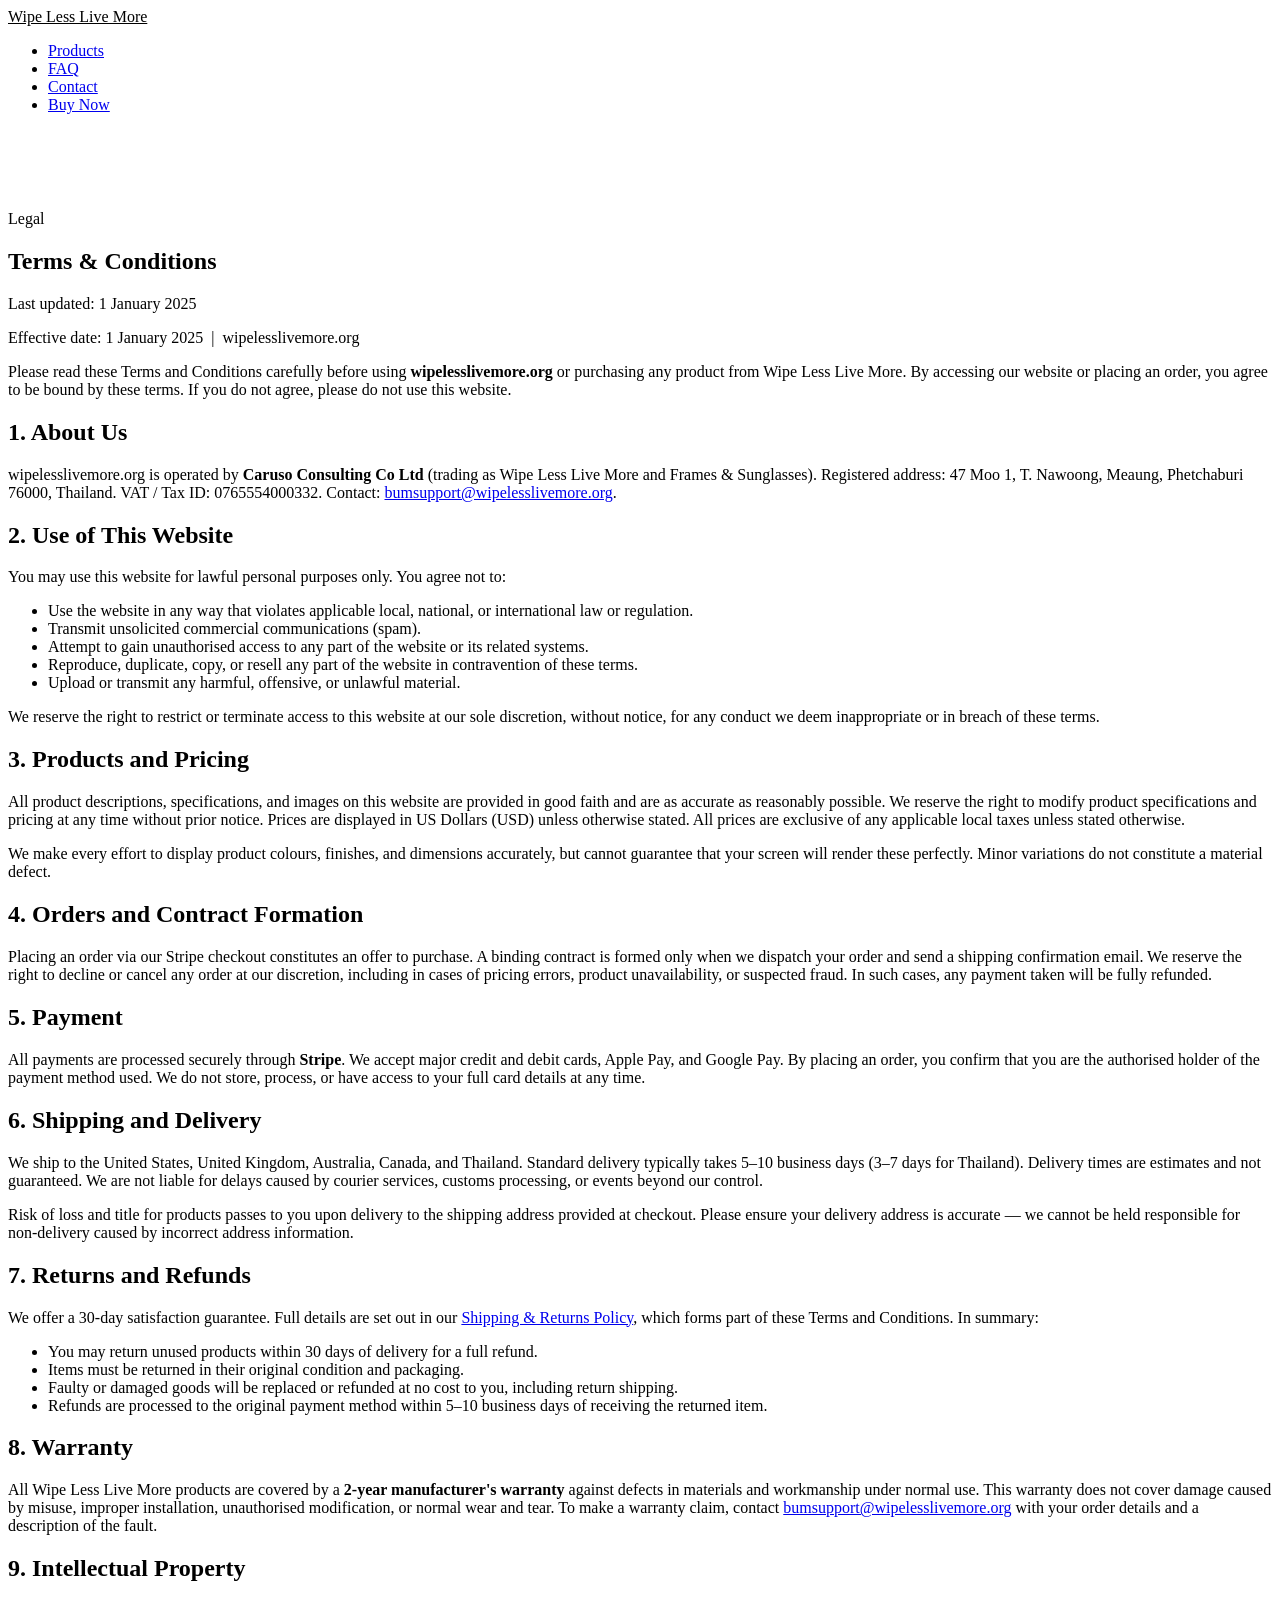
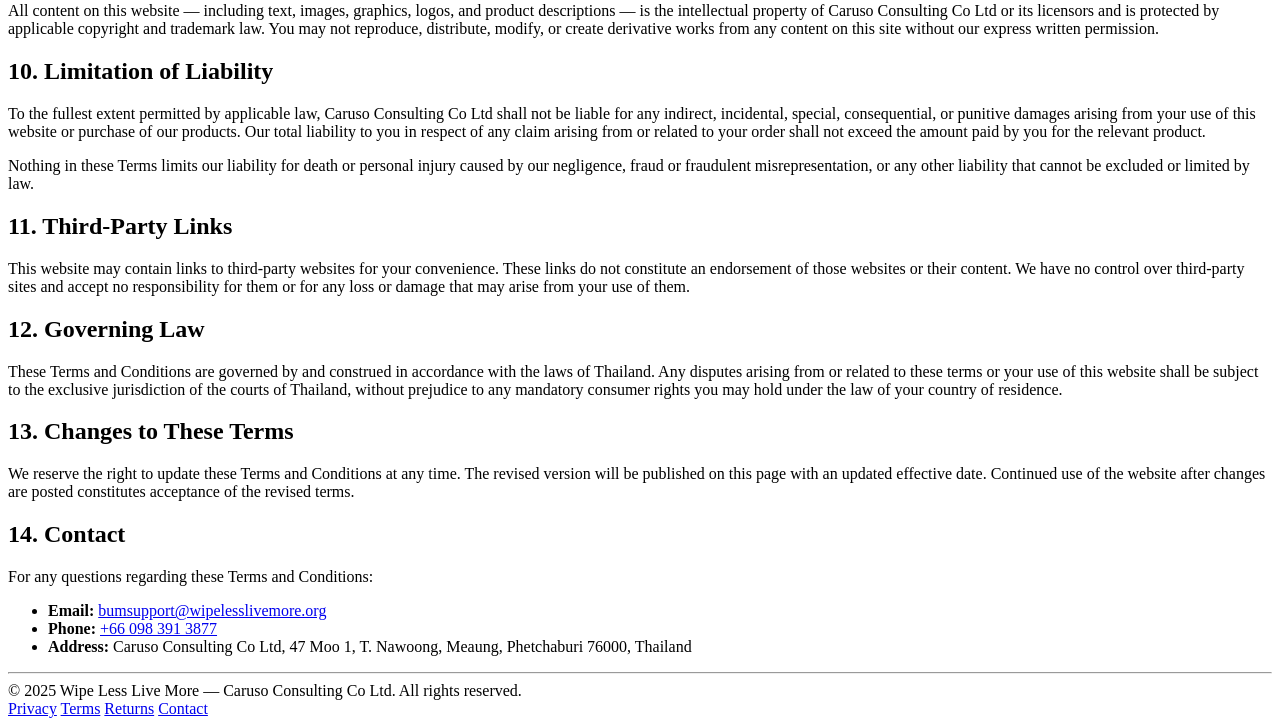
==== privacy-policy.html @ 7cdad6ab "Create privacy-policy.html" ====
<!DOCTYPE html>
<html lang="en">
<head>
  <meta charset="UTF-8">
  <meta name="viewport" content="width=device-width, initial-scale=1.0, viewport-fit=cover">
  <meta name="robots" content="index, follow">
  <link rel="canonical" href="https://wipelesslivemore.org/terms-and-conditions.html">
  <title>Terms &amp; Conditions — Wipe Less Live More</title>
  <meta name="description" content="Terms and Conditions for wipelesslivemore.org — your rights, our obligations, and the rules governing use of this website and purchase of our products.">
  <link rel="stylesheet" href="styles.css">
  <link rel="icon" type="image/svg+xml" href="data:image/svg+xml,<svg xmlns='http://www.w3.org/2000/svg' viewBox='0 0 32 32'><rect width='32' height='32' rx='8' fill='%231E5F5E'/><text y='24' font-size='22' x='4'>💧</text></svg>">
</head>
<body>

<nav class="nav scrolled" aria-label="Main navigation">
  <div class="container">
    <div class="nav-inner">
      <a href="index.html" class="nav-logo" style="color:var(--clr-primary);">Wipe Less Live More</a>
      <ul class="nav-links" role="list">
        <li><a href="index.html#products">Products</a></li>
        <li><a href="index.html#faq">FAQ</a></li>
        <li><a href="index.html#contact">Contact</a></li>
        <li><a href="https://buy.stripe.com/example2" class="btn nav-cta">Buy Now</a></li>
      </ul>
    </div>
  </div>
</nav>

<div class="legal-hero">
  <div class="container" style="padding-top:5rem;">
    <span class="section-label">Legal</span>
    <h2>Terms &amp; Conditions</h2>
    <p>Last updated: 1 January 2025</p>
  </div>
</div>

<div class="container">
  <div class="legal-body">
    <p class="legal-updated">Effective date: 1 January 2025 &nbsp;|&nbsp; wipelesslivemore.org</p>

    <p>Please read these Terms and Conditions carefully before using <strong>wipelesslivemore.org</strong> or purchasing any product from Wipe Less Live More. By accessing our website or placing an order, you agree to be bound by these terms. If you do not agree, please do not use this website.</p>

    <h2>1. About Us</h2>
    <p>wipelesslivemore.org is operated by <strong>Caruso Consulting Co Ltd</strong> (trading as Wipe Less Live More and Frames &amp; Sunglasses). Registered address: 47 Moo 1, T. Nawoong, Meaung, Phetchaburi 76000, Thailand. VAT / Tax ID: 0765554000332. Contact: <a href="mailto:bumsupport@wipelesslivemore.org">bumsupport@wipelesslivemore.org</a>.</p>

    <h2>2. Use of This Website</h2>
    <p>You may use this website for lawful personal purposes only. You agree not to:</p>
    <ul>
      <li>Use the website in any way that violates applicable local, national, or international law or regulation.</li>
      <li>Transmit unsolicited commercial communications (spam).</li>
      <li>Attempt to gain unauthorised access to any part of the website or its related systems.</li>
      <li>Reproduce, duplicate, copy, or resell any part of the website in contravention of these terms.</li>
      <li>Upload or transmit any harmful, offensive, or unlawful material.</li>
    </ul>
    <p>We reserve the right to restrict or terminate access to this website at our sole discretion, without notice, for any conduct we deem inappropriate or in breach of these terms.</p>

    <h2>3. Products and Pricing</h2>
    <p>All product descriptions, specifications, and images on this website are provided in good faith and are as accurate as reasonably possible. We reserve the right to modify product specifications and pricing at any time without prior notice. Prices are displayed in US Dollars (USD) unless otherwise stated. All prices are exclusive of any applicable local taxes unless stated otherwise.</p>
    <p>We make every effort to display product colours, finishes, and dimensions accurately, but cannot guarantee that your screen will render these perfectly. Minor variations do not constitute a material defect.</p>

    <h2>4. Orders and Contract Formation</h2>
    <p>Placing an order via our Stripe checkout constitutes an offer to purchase. A binding contract is formed only when we dispatch your order and send a shipping confirmation email. We reserve the right to decline or cancel any order at our discretion, including in cases of pricing errors, product unavailability, or suspected fraud. In such cases, any payment taken will be fully refunded.</p>

    <h2>5. Payment</h2>
    <p>All payments are processed securely through <strong>Stripe</strong>. We accept major credit and debit cards, Apple Pay, and Google Pay. By placing an order, you confirm that you are the authorised holder of the payment method used. We do not store, process, or have access to your full card details at any time.</p>

    <h2>6. Shipping and Delivery</h2>
    <p>We ship to the United States, United Kingdom, Australia, Canada, and Thailand. Standard delivery typically takes 5–10 business days (3–7 days for Thailand). Delivery times are estimates and not guaranteed. We are not liable for delays caused by courier services, customs processing, or events beyond our control.</p>
    <p>Risk of loss and title for products passes to you upon delivery to the shipping address provided at checkout. Please ensure your delivery address is accurate — we cannot be held responsible for non-delivery caused by incorrect address information.</p>

    <h2>7. Returns and Refunds</h2>
    <p>We offer a 30-day satisfaction guarantee. Full details are set out in our <a href="shipping-returns.html">Shipping &amp; Returns Policy</a>, which forms part of these Terms and Conditions. In summary:</p>
    <ul>
      <li>You may return unused products within 30 days of delivery for a full refund.</li>
      <li>Items must be returned in their original condition and packaging.</li>
      <li>Faulty or damaged goods will be replaced or refunded at no cost to you, including return shipping.</li>
      <li>Refunds are processed to the original payment method within 5–10 business days of receiving the returned item.</li>
    </ul>

    <h2>8. Warranty</h2>
    <p>All Wipe Less Live More products are covered by a <strong>2-year manufacturer's warranty</strong> against defects in materials and workmanship under normal use. This warranty does not cover damage caused by misuse, improper installation, unauthorised modification, or normal wear and tear. To make a warranty claim, contact <a href="mailto:bumsupport@wipelesslivemore.org">bumsupport@wipelesslivemore.org</a> with your order details and a description of the fault.</p>

    <h2>9. Intellectual Property</h2>
    <p>All content on this website — including text, images, graphics, logos, and product descriptions — is the intellectual property of Caruso Consulting Co Ltd or its licensors and is protected by applicable copyright and trademark law. You may not reproduce, distribute, modify, or create derivative works from any content on this site without our express written permission.</p>

    <h2>10. Limitation of Liability</h2>
    <p>To the fullest extent permitted by applicable law, Caruso Consulting Co Ltd shall not be liable for any indirect, incidental, special, consequential, or punitive damages arising from your use of this website or purchase of our products. Our total liability to you in respect of any claim arising from or related to your order shall not exceed the amount paid by you for the relevant product.</p>
    <p>Nothing in these Terms limits our liability for death or personal injury caused by our negligence, fraud or fraudulent misrepresentation, or any other liability that cannot be excluded or limited by law.</p>

    <h2>11. Third-Party Links</h2>
    <p>This website may contain links to third-party websites for your convenience. These links do not constitute an endorsement of those websites or their content. We have no control over third-party sites and accept no responsibility for them or for any loss or damage that may arise from your use of them.</p>

    <h2>12. Governing Law</h2>
    <p>These Terms and Conditions are governed by and construed in accordance with the laws of Thailand. Any disputes arising from or related to these terms or your use of this website shall be subject to the exclusive jurisdiction of the courts of Thailand, without prejudice to any mandatory consumer rights you may hold under the law of your country of residence.</p>

    <h2>13. Changes to These Terms</h2>
    <p>We reserve the right to update these Terms and Conditions at any time. The revised version will be published on this page with an updated effective date. Continued use of the website after changes are posted constitutes acceptance of the revised terms.</p>

    <h2>14. Contact</h2>
    <p>For any questions regarding these Terms and Conditions:</p>
    <ul>
      <li><strong>Email:</strong> <a href="mailto:bumsupport@wipelesslivemore.org">bumsupport@wipelesslivemore.org</a></li>
      <li><strong>Phone:</strong> <a href="tel:+66098391877">+66 098 391 3877</a></li>
      <li><strong>Address:</strong> Caruso Consulting Co Ltd, 47 Moo 1, T. Nawoong, Meaung, Phetchaburi 76000, Thailand</li>
    </ul>
  </div>
</div>

<footer class="footer" role="contentinfo">
  <div class="container">
    <hr class="footer-divider" style="margin-top:0;">
    <div class="footer-bottom">
      <span>&copy; 2025 Wipe Less Live More — Caruso Consulting Co Ltd. All rights reserved.</span>
      <div class="footer-legal-links">
        <a href="privacy-policy.html">Privacy</a>
        <a href="terms-and-conditions.html">Terms</a>
        <a href="shipping-returns.html">Returns</a>
        <a href="index.html#contact">Contact</a>
      </div>
    </div>
  </div>
</footer>

<script>
  window.addEventListener('scroll', () => {
    document.querySelector('.nav').classList.toggle('scrolled', window.scrollY > 20);
  }, { passive: true });
</script>
</body>
</html>
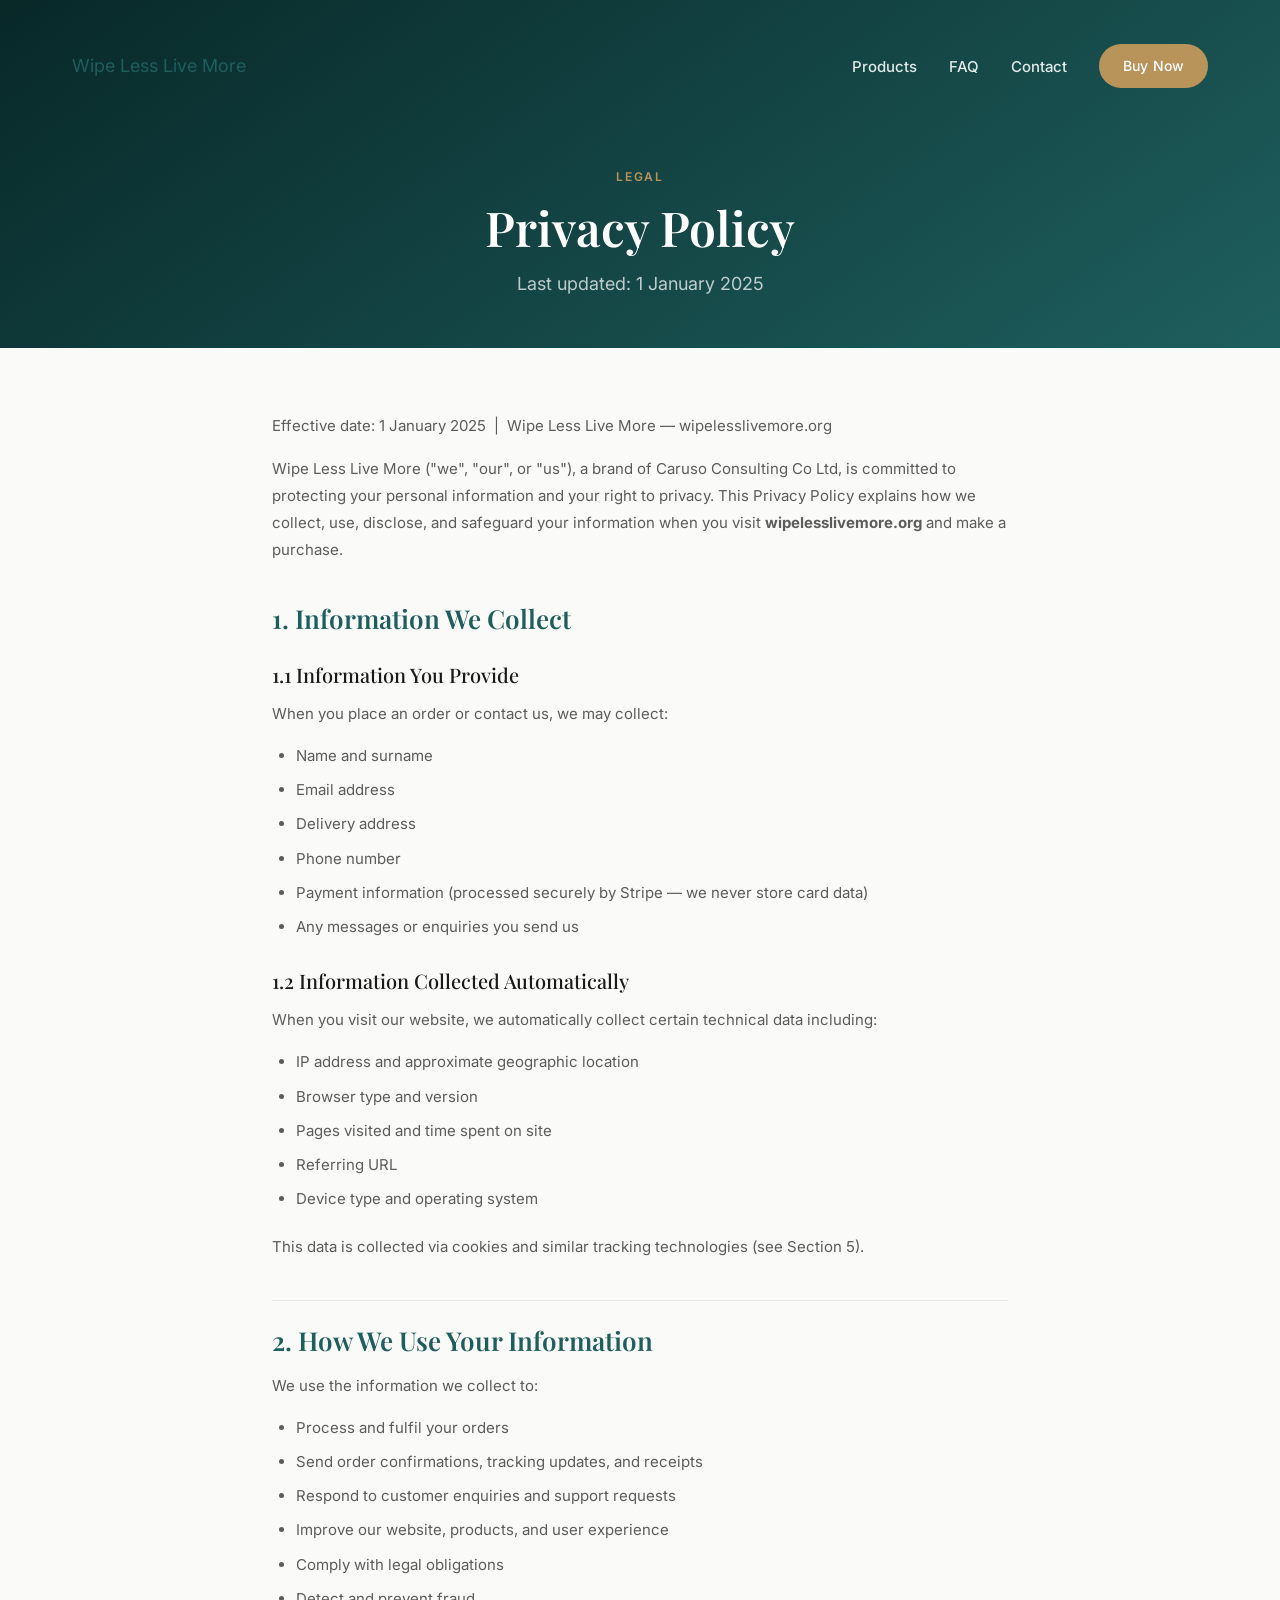
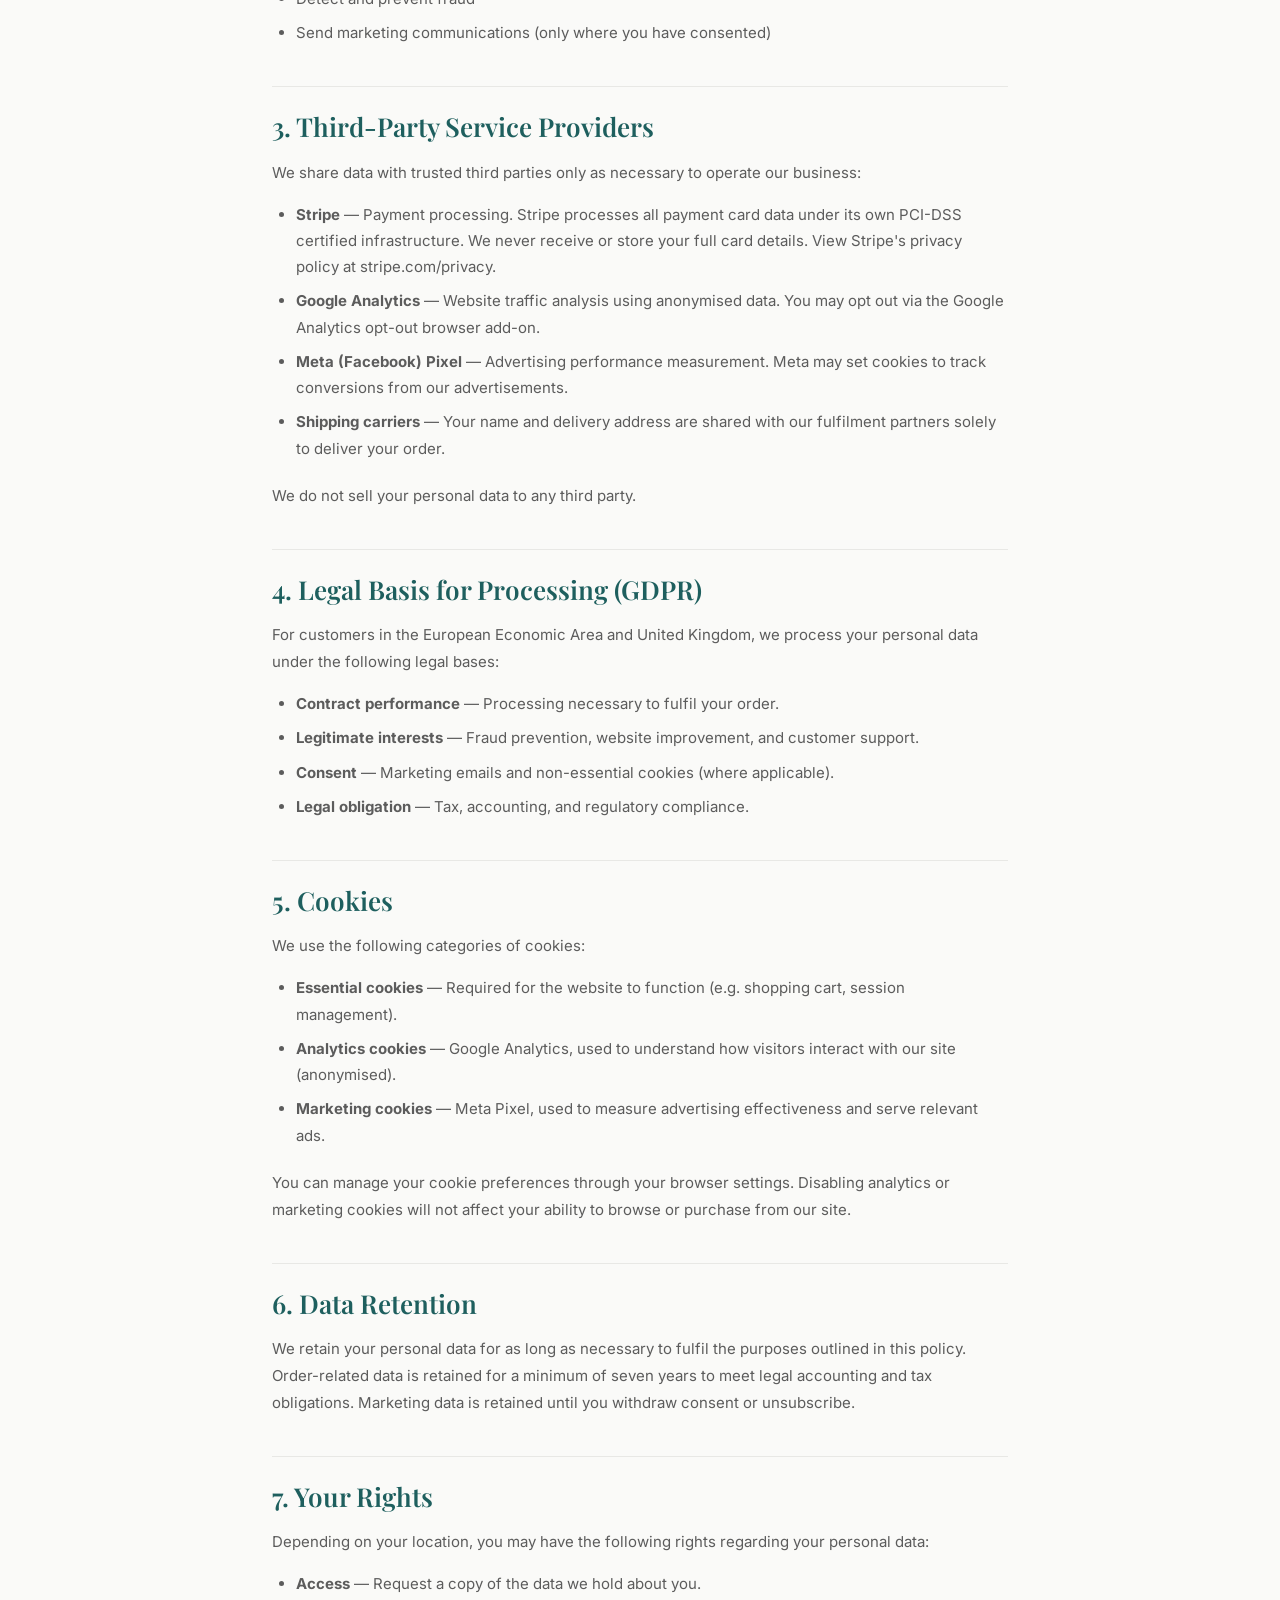
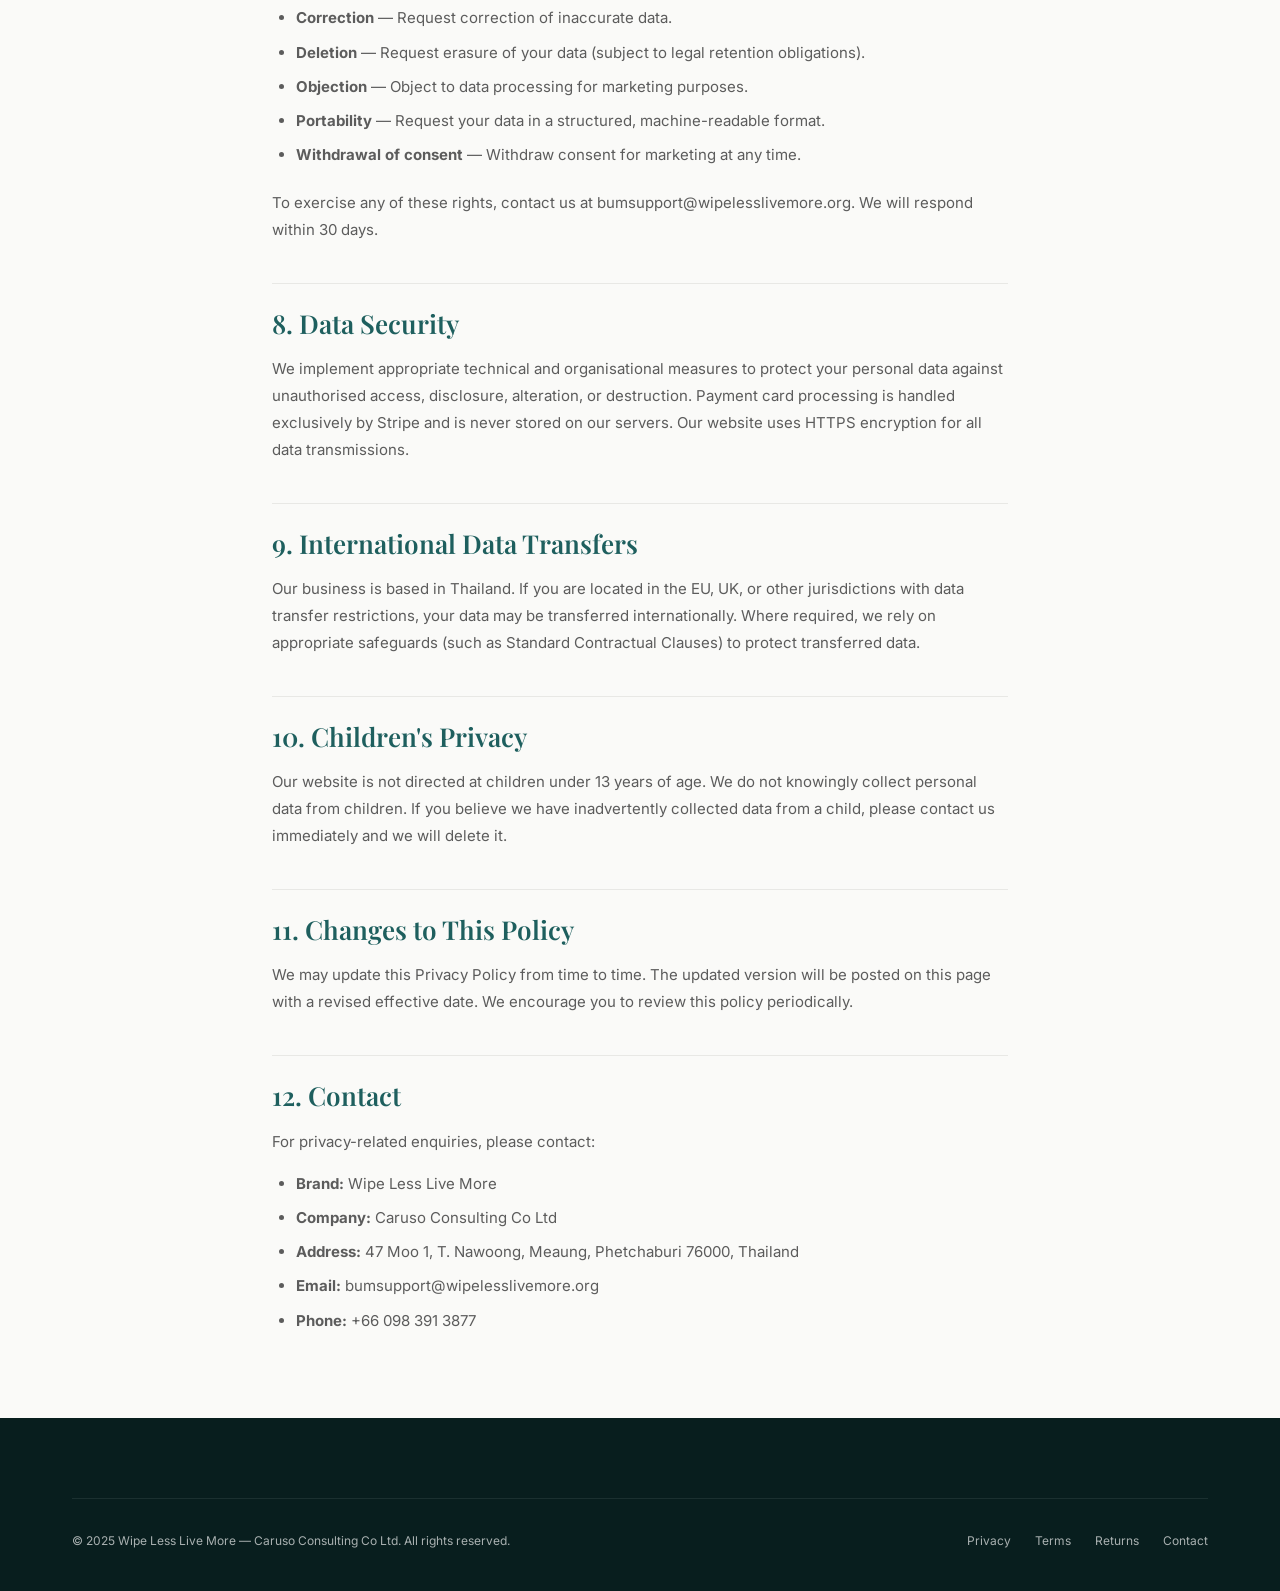
==== commit f805e61d: "Update privacy-policy.html" ====
--- a/privacy-policy.html
+++ b/privacy-policy.html
@@ -4,14 +4,15 @@
   <meta charset="UTF-8">
   <meta name="viewport" content="width=device-width, initial-scale=1.0, viewport-fit=cover">
   <meta name="robots" content="index, follow">
-  <link rel="canonical" href="https://wipelesslivemore.org/terms-and-conditions.html">
-  <title>Terms &amp; Conditions — Wipe Less Live More</title>
-  <meta name="description" content="Terms and Conditions for wipelesslivemore.org — your rights, our obligations, and the rules governing use of this website and purchase of our products.">
+  <link rel="canonical" href="https://wipelesslivemore.org/privacy-policy.html">
+  <title>Privacy Policy — Wipe Less Live More</title>
+  <meta name="description" content="Privacy Policy for wipelesslivemore.org — how we collect, use, and protect your personal data.">
   <link rel="stylesheet" href="styles.css">
   <link rel="icon" type="image/svg+xml" href="data:image/svg+xml,<svg xmlns='http://www.w3.org/2000/svg' viewBox='0 0 32 32'><rect width='32' height='32' rx='8' fill='%231E5F5E'/><text y='24' font-size='22' x='4'>💧</text></svg>">
 </head>
 <body>
 
+<!-- Nav -->
 <nav class="nav scrolled" aria-label="Main navigation">
   <div class="container">
     <div class="nav-inner">
@@ -26,86 +27,125 @@
   </div>
 </nav>
 
+<!-- Hero -->
 <div class="legal-hero">
   <div class="container" style="padding-top:5rem;">
     <span class="section-label">Legal</span>
-    <h2>Terms &amp; Conditions</h2>
+    <h2>Privacy Policy</h2>
     <p>Last updated: 1 January 2025</p>
   </div>
 </div>
 
+<!-- Body -->
 <div class="container">
   <div class="legal-body">
-    <p class="legal-updated">Effective date: 1 January 2025 &nbsp;|&nbsp; wipelesslivemore.org</p>
+    <p class="legal-updated">Effective date: 1 January 2025 &nbsp;|&nbsp; Wipe Less Live More — wipelesslivemore.org</p>
 
-    <p>Please read these Terms and Conditions carefully before using <strong>wipelesslivemore.org</strong> or purchasing any product from Wipe Less Live More. By accessing our website or placing an order, you agree to be bound by these terms. If you do not agree, please do not use this website.</p>
+    <p>Wipe Less Live More ("we", "our", or "us"), a brand of Caruso Consulting Co Ltd, is committed to protecting your personal information and your right to privacy. This Privacy Policy explains how we collect, use, disclose, and safeguard your information when you visit <strong>wipelesslivemore.org</strong> and make a purchase.</p>
 
-    <h2>1. About Us</h2>
-    <p>wipelesslivemore.org is operated by <strong>Caruso Consulting Co Ltd</strong> (trading as Wipe Less Live More and Frames &amp; Sunglasses). Registered address: 47 Moo 1, T. Nawoong, Meaung, Phetchaburi 76000, Thailand. VAT / Tax ID: 0765554000332. Contact: <a href="mailto:bumsupport@wipelesslivemore.org">bumsupport@wipelesslivemore.org</a>.</p>
-
-    <h2>2. Use of This Website</h2>
-    <p>You may use this website for lawful personal purposes only. You agree not to:</p>
+    <h2>1. Information We Collect</h2>
+    <h3>1.1 Information You Provide</h3>
+    <p>When you place an order or contact us, we may collect:</p>
     <ul>
-      <li>Use the website in any way that violates applicable local, national, or international law or regulation.</li>
-      <li>Transmit unsolicited commercial communications (spam).</li>
-      <li>Attempt to gain unauthorised access to any part of the website or its related systems.</li>
-      <li>Reproduce, duplicate, copy, or resell any part of the website in contravention of these terms.</li>
-      <li>Upload or transmit any harmful, offensive, or unlawful material.</li>
-    </ul>
-    <p>We reserve the right to restrict or terminate access to this website at our sole discretion, without notice, for any conduct we deem inappropriate or in breach of these terms.</p>
-
-    <h2>3. Products and Pricing</h2>
-    <p>All product descriptions, specifications, and images on this website are provided in good faith and are as accurate as reasonably possible. We reserve the right to modify product specifications and pricing at any time without prior notice. Prices are displayed in US Dollars (USD) unless otherwise stated. All prices are exclusive of any applicable local taxes unless stated otherwise.</p>
-    <p>We make every effort to display product colours, finishes, and dimensions accurately, but cannot guarantee that your screen will render these perfectly. Minor variations do not constitute a material defect.</p>
-
-    <h2>4. Orders and Contract Formation</h2>
-    <p>Placing an order via our Stripe checkout constitutes an offer to purchase. A binding contract is formed only when we dispatch your order and send a shipping confirmation email. We reserve the right to decline or cancel any order at our discretion, including in cases of pricing errors, product unavailability, or suspected fraud. In such cases, any payment taken will be fully refunded.</p>
-
-    <h2>5. Payment</h2>
-    <p>All payments are processed securely through <strong>Stripe</strong>. We accept major credit and debit cards, Apple Pay, and Google Pay. By placing an order, you confirm that you are the authorised holder of the payment method used. We do not store, process, or have access to your full card details at any time.</p>
-
-    <h2>6. Shipping and Delivery</h2>
-    <p>We ship to the United States, United Kingdom, Australia, Canada, and Thailand. Standard delivery typically takes 5–10 business days (3–7 days for Thailand). Delivery times are estimates and not guaranteed. We are not liable for delays caused by courier services, customs processing, or events beyond our control.</p>
-    <p>Risk of loss and title for products passes to you upon delivery to the shipping address provided at checkout. Please ensure your delivery address is accurate — we cannot be held responsible for non-delivery caused by incorrect address information.</p>
-
-    <h2>7. Returns and Refunds</h2>
-    <p>We offer a 30-day satisfaction guarantee. Full details are set out in our <a href="shipping-returns.html">Shipping &amp; Returns Policy</a>, which forms part of these Terms and Conditions. In summary:</p>
-    <ul>
-      <li>You may return unused products within 30 days of delivery for a full refund.</li>
-      <li>Items must be returned in their original condition and packaging.</li>
-      <li>Faulty or damaged goods will be replaced or refunded at no cost to you, including return shipping.</li>
-      <li>Refunds are processed to the original payment method within 5–10 business days of receiving the returned item.</li>
+      <li>Name and surname</li>
+      <li>Email address</li>
+      <li>Delivery address</li>
+      <li>Phone number</li>
+      <li>Payment information (processed securely by Stripe — we never store card data)</li>
+      <li>Any messages or enquiries you send us</li>
     </ul>
 
-    <h2>8. Warranty</h2>
-    <p>All Wipe Less Live More products are covered by a <strong>2-year manufacturer's warranty</strong> against defects in materials and workmanship under normal use. This warranty does not cover damage caused by misuse, improper installation, unauthorised modification, or normal wear and tear. To make a warranty claim, contact <a href="mailto:bumsupport@wipelesslivemore.org">bumsupport@wipelesslivemore.org</a> with your order details and a description of the fault.</p>
+    <h3>1.2 Information Collected Automatically</h3>
+    <p>When you visit our website, we automatically collect certain technical data including:</p>
+    <ul>
+      <li>IP address and approximate geographic location</li>
+      <li>Browser type and version</li>
+      <li>Pages visited and time spent on site</li>
+      <li>Referring URL</li>
+      <li>Device type and operating system</li>
+    </ul>
+    <p>This data is collected via cookies and similar tracking technologies (see Section 5).</p>
 
-    <h2>9. Intellectual Property</h2>
-    <p>All content on this website — including text, images, graphics, logos, and product descriptions — is the intellectual property of Caruso Consulting Co Ltd or its licensors and is protected by applicable copyright and trademark law. You may not reproduce, distribute, modify, or create derivative works from any content on this site without our express written permission.</p>
+    <h2>2. How We Use Your Information</h2>
+    <p>We use the information we collect to:</p>
+    <ul>
+      <li>Process and fulfil your orders</li>
+      <li>Send order confirmations, tracking updates, and receipts</li>
+      <li>Respond to customer enquiries and support requests</li>
+      <li>Improve our website, products, and user experience</li>
+      <li>Comply with legal obligations</li>
+      <li>Detect and prevent fraud</li>
+      <li>Send marketing communications (only where you have consented)</li>
+    </ul>
 
-    <h2>10. Limitation of Liability</h2>
-    <p>To the fullest extent permitted by applicable law, Caruso Consulting Co Ltd shall not be liable for any indirect, incidental, special, consequential, or punitive damages arising from your use of this website or purchase of our products. Our total liability to you in respect of any claim arising from or related to your order shall not exceed the amount paid by you for the relevant product.</p>
-    <p>Nothing in these Terms limits our liability for death or personal injury caused by our negligence, fraud or fraudulent misrepresentation, or any other liability that cannot be excluded or limited by law.</p>
+    <h2>3. Third-Party Service Providers</h2>
+    <p>We share data with trusted third parties only as necessary to operate our business:</p>
+    <ul>
+      <li><strong>Stripe</strong> — Payment processing. Stripe processes all payment card data under its own PCI-DSS certified infrastructure. We never receive or store your full card details. View Stripe's privacy policy at <a href="https://stripe.com/privacy" target="_blank" rel="noopener">stripe.com/privacy</a>.</li>
+      <li><strong>Google Analytics</strong> — Website traffic analysis using anonymised data. You may opt out via the Google Analytics opt-out browser add-on.</li>
+      <li><strong>Meta (Facebook) Pixel</strong> — Advertising performance measurement. Meta may set cookies to track conversions from our advertisements.</li>
+      <li><strong>Shipping carriers</strong> — Your name and delivery address are shared with our fulfilment partners solely to deliver your order.</li>
+    </ul>
+    <p>We do not sell your personal data to any third party.</p>
 
-    <h2>11. Third-Party Links</h2>
-    <p>This website may contain links to third-party websites for your convenience. These links do not constitute an endorsement of those websites or their content. We have no control over third-party sites and accept no responsibility for them or for any loss or damage that may arise from your use of them.</p>
+    <h2>4. Legal Basis for Processing (GDPR)</h2>
+    <p>For customers in the European Economic Area and United Kingdom, we process your personal data under the following legal bases:</p>
+    <ul>
+      <li><strong>Contract performance</strong> — Processing necessary to fulfil your order.</li>
+      <li><strong>Legitimate interests</strong> — Fraud prevention, website improvement, and customer support.</li>
+      <li><strong>Consent</strong> — Marketing emails and non-essential cookies (where applicable).</li>
+      <li><strong>Legal obligation</strong> — Tax, accounting, and regulatory compliance.</li>
+    </ul>
 
-    <h2>12. Governing Law</h2>
-    <p>These Terms and Conditions are governed by and construed in accordance with the laws of Thailand. Any disputes arising from or related to these terms or your use of this website shall be subject to the exclusive jurisdiction of the courts of Thailand, without prejudice to any mandatory consumer rights you may hold under the law of your country of residence.</p>
+    <h2>5. Cookies</h2>
+    <p>We use the following categories of cookies:</p>
+    <ul>
+      <li><strong>Essential cookies</strong> — Required for the website to function (e.g. shopping cart, session management).</li>
+      <li><strong>Analytics cookies</strong> — Google Analytics, used to understand how visitors interact with our site (anonymised).</li>
+      <li><strong>Marketing cookies</strong> — Meta Pixel, used to measure advertising effectiveness and serve relevant ads.</li>
+    </ul>
+    <p>You can manage your cookie preferences through your browser settings. Disabling analytics or marketing cookies will not affect your ability to browse or purchase from our site.</p>
 
-    <h2>13. Changes to These Terms</h2>
-    <p>We reserve the right to update these Terms and Conditions at any time. The revised version will be published on this page with an updated effective date. Continued use of the website after changes are posted constitutes acceptance of the revised terms.</p>
+    <h2>6. Data Retention</h2>
+    <p>We retain your personal data for as long as necessary to fulfil the purposes outlined in this policy. Order-related data is retained for a minimum of seven years to meet legal accounting and tax obligations. Marketing data is retained until you withdraw consent or unsubscribe.</p>
 
-    <h2>14. Contact</h2>
-    <p>For any questions regarding these Terms and Conditions:</p>
+    <h2>7. Your Rights</h2>
+    <p>Depending on your location, you may have the following rights regarding your personal data:</p>
     <ul>
+      <li><strong>Access</strong> — Request a copy of the data we hold about you.</li>
+      <li><strong>Correction</strong> — Request correction of inaccurate data.</li>
+      <li><strong>Deletion</strong> — Request erasure of your data (subject to legal retention obligations).</li>
+      <li><strong>Objection</strong> — Object to data processing for marketing purposes.</li>
+      <li><strong>Portability</strong> — Request your data in a structured, machine-readable format.</li>
+      <li><strong>Withdrawal of consent</strong> — Withdraw consent for marketing at any time.</li>
+    </ul>
+    <p>To exercise any of these rights, contact us at <a href="mailto:bumsupport@wipelesslivemore.org">bumsupport@wipelesslivemore.org</a>. We will respond within 30 days.</p>
+
+    <h2>8. Data Security</h2>
+    <p>We implement appropriate technical and organisational measures to protect your personal data against unauthorised access, disclosure, alteration, or destruction. Payment card processing is handled exclusively by Stripe and is never stored on our servers. Our website uses HTTPS encryption for all data transmissions.</p>
+
+    <h2>9. International Data Transfers</h2>
+    <p>Our business is based in Thailand. If you are located in the EU, UK, or other jurisdictions with data transfer restrictions, your data may be transferred internationally. Where required, we rely on appropriate safeguards (such as Standard Contractual Clauses) to protect transferred data.</p>
+
+    <h2>10. Children's Privacy</h2>
+    <p>Our website is not directed at children under 13 years of age. We do not knowingly collect personal data from children. If you believe we have inadvertently collected data from a child, please contact us immediately and we will delete it.</p>
+
+    <h2>11. Changes to This Policy</h2>
+    <p>We may update this Privacy Policy from time to time. The updated version will be posted on this page with a revised effective date. We encourage you to review this policy periodically.</p>
+
+    <h2>12. Contact</h2>
+    <p>For privacy-related enquiries, please contact:</p>
+    <ul>
+      <li><strong>Brand:</strong> Wipe Less Live More</li>
+      <li><strong>Company:</strong> Caruso Consulting Co Ltd</li>
+      <li><strong>Address:</strong> 47 Moo 1, T. Nawoong, Meaung, Phetchaburi 76000, Thailand</li>
       <li><strong>Email:</strong> <a href="mailto:bumsupport@wipelesslivemore.org">bumsupport@wipelesslivemore.org</a></li>
       <li><strong>Phone:</strong> <a href="tel:+66098391877">+66 098 391 3877</a></li>
-      <li><strong>Address:</strong> Caruso Consulting Co Ltd, 47 Moo 1, T. Nawoong, Meaung, Phetchaburi 76000, Thailand</li>
     </ul>
   </div>
 </div>
 
+<!-- Footer -->
 <footer class="footer" role="contentinfo">
   <div class="container">
     <hr class="footer-divider" style="margin-top:0;">
@@ -126,5 +166,13 @@
     document.querySelector('.nav').classList.toggle('scrolled', window.scrollY > 20);
   }, { passive: true });
 </script>
+<!-- Google Ads -->
+<script async src="https://www.googletagmanager.com/gtag/js?id=AW-1000892273"></script>
+<script>
+  window.dataLayer = window.dataLayer || [];
+  function gtag(){dataLayer.push(arguments);}
+  gtag('js', new Date());
+  gtag('config', 'AW-1000892273');
+</script>
 </body>
 </html>
--- a/styles.css
+++ b/styles.css
@@ -0,0 +1,1218 @@
+/* ============================================================
+   WIPE LESS LIVE MORE — styles.css
+   ============================================================ */
+
+@import url('https://fonts.googleapis.com/css2?family=Playfair+Display:ital,wght@0,400;0,500;0,600;0,700;1,400&family=Inter:wght@300;400;500;600&display=swap');
+
+/* ── Variables ── */
+:root {
+  --clr-primary:       #1E5F5E;
+  --clr-primary-dark:  #124040;
+  --clr-primary-light: #52B788;
+  --clr-primary-pale:  #D8F3DC;
+  --clr-accent:        #B8935A;
+  --clr-accent-dark:   #9A7540;
+  --clr-bg:            #FAFAF8;
+  --clr-bg-alt:        #F0F8F7;
+  --clr-dark:          #1A1A1A;
+  --clr-mid:           #5C5C5C;
+  --clr-light:         #ADADAD;
+  --clr-white:         #FFFFFF;
+  --clr-border:        #E8E8E5;
+
+  --ff-display: 'Playfair Display', serif;
+  --ff-body:    'Inter', sans-serif;
+
+  --fs-body: 1.125rem;
+  --fs-sm:   0.875rem;
+  --fs-xs:   0.75rem;
+
+  --fw-light:    300;
+  --fw-regular:  400;
+  --fw-medium:   500;
+  --fw-semibold: 600;
+  --fw-bold:     700;
+
+  --radius:    12px;
+  --radius-sm: 8px;
+  --radius-lg: 24px;
+
+  --shadow:    0 4px 24px rgba(0,0,0,0.08);
+  --shadow-lg: 0 12px 48px rgba(0,0,0,0.14);
+
+  --transition: all 0.3s ease;
+  --container-max: 1200px;
+  --container-pad: 2rem;
+}
+
+/* ── Reset ── */
+*, *::before, *::after { box-sizing: border-box; margin: 0; padding: 0; }
+html { scroll-behavior: smooth; -webkit-text-size-adjust: 100%; }
+body {
+  font-family: var(--ff-body);
+  font-size: var(--fs-body);
+  line-height: 1.7;
+  color: var(--clr-dark);
+  background: var(--clr-bg);
+  overflow-x: hidden;
+}
+img { max-width: 100%; height: auto; display: block; }
+a { color: inherit; text-decoration: none; }
+ul { list-style: none; }
+button { cursor: pointer; border: none; background: none; font-family: inherit; }
+
+/* ── Container ── */
+.container {
+  max-width: var(--container-max);
+  margin: 0 auto;
+  padding: 0 var(--container-pad);
+}
+
+/* ── Typography ── */
+h2 {
+  font-family: var(--ff-display);
+  font-weight: var(--fw-semibold);
+  line-height: 1.2;
+  font-size: clamp(1.875rem, 4vw, 3rem);
+}
+h3 {
+  font-family: var(--ff-display);
+  font-weight: var(--fw-medium);
+  line-height: 1.3;
+  font-size: clamp(1.25rem, 2.5vw, 1.875rem);
+}
+h4 {
+  font-family: var(--ff-body);
+  font-weight: var(--fw-semibold);
+  line-height: 1.4;
+  font-size: clamp(1rem, 1.5vw, 1.25rem);
+}
+.section-label {
+  display: inline-block;
+  font-size: var(--fs-xs);
+  font-weight: var(--fw-semibold);
+  letter-spacing: 0.14em;
+  text-transform: uppercase;
+  color: var(--clr-accent);
+  margin-bottom: 0.75rem;
+}
+
+/* ── Buttons ── */
+.btn {
+  display: inline-flex;
+  align-items: center;
+  justify-content: center;
+  gap: 0.5rem;
+  padding: 1rem 2rem;
+  border-radius: 50px;
+  font-size: 1rem;
+  font-weight: var(--fw-semibold);
+  transition: var(--transition);
+  min-height: 52px;
+  white-space: nowrap;
+  letter-spacing: 0.01em;
+}
+.btn-primary {
+  background: var(--clr-primary);
+  color: var(--clr-white);
+  box-shadow: 0 4px 16px rgba(30,95,94,0.25);
+}
+.btn-primary:hover {
+  background: var(--clr-primary-dark);
+  transform: translateY(-2px);
+  box-shadow: 0 8px 28px rgba(30,95,94,0.35);
+}
+.btn-accent {
+  background: linear-gradient(135deg, #c9a55a 0%, #b8935a 100%);
+  color: var(--clr-white);
+  box-shadow: 0 4px 20px rgba(184,147,90,0.4);
+  font-weight: 700;
+  letter-spacing: 0.02em;
+  text-shadow: 0 1px 2px rgba(0,0,0,0.15);
+}
+.btn-accent:hover {
+  background: linear-gradient(135deg, #d4b06a 0%, #c9a55a 100%);
+  transform: translateY(-2px);
+  box-shadow: 0 8px 32px rgba(184,147,90,0.5);
+}
+.btn-full { padding-top: 1rem; padding-bottom: 1rem; font-size: 1rem; }
+.btn-secondary {
+  background: transparent;
+  color: var(--clr-primary);
+  border: 2px solid var(--clr-primary);
+}
+.btn-secondary:hover {
+  background: var(--clr-primary);
+  color: var(--clr-white);
+  transform: translateY(-2px);
+}
+.btn-ghost {
+  background: rgba(255,255,255,0.12);
+  color: var(--clr-white);
+  border: 2px solid rgba(255,255,255,0.35);
+  backdrop-filter: blur(8px);
+}
+.btn-ghost:hover {
+  background: rgba(255,255,255,0.22);
+  border-color: rgba(255,255,255,0.6);
+}
+.btn-large { padding: 1.25rem 2.75rem; font-size: 1.0625rem; }
+.btn-full  { width: 100%; text-align: center; }
+
+/* ── Flag Bar ── */
+.flag-bar {
+  background: #169B62;
+  color: #fff;
+  text-align: center;
+  font-size: var(--fs-xs);
+  font-weight: var(--fw-semibold);
+  letter-spacing: 0.06em;
+  padding: 0.5rem 1rem;
+  position: fixed;
+  top: 0; left: 0; right: 0;
+  z-index: 1001;
+}
+.flag-bar span { display: flex; align-items: center; justify-content: center; gap: 0.5rem; white-space: nowrap; }
+.flag-bar-short { display: none; }
+
+/* ── Navigation ── */
+.nav {
+  position: fixed;
+  top: 30px; left: 0; right: 0;
+  z-index: 1000;
+  padding: 0.875rem 0;
+  transition: var(--transition);
+}
+.nav.scrolled {
+  background: rgba(250,250,248,0.96);
+  backdrop-filter: blur(20px);
+  -webkit-backdrop-filter: blur(20px);
+  box-shadow: 0 1px 24px rgba(0,0,0,0.08);
+  padding: 0.625rem 0;
+}
+.nav-inner {
+  display: flex;
+  align-items: center;
+  justify-content: space-between;
+  gap: 2rem;
+}
+.nav-left {
+  display: flex;
+  align-items: center;
+  gap: 1.25rem;
+  flex-shrink: 0;
+}
+.nav-logo {
+  display: flex;
+  align-items: center;
+  flex-shrink: 0;
+  transition: var(--transition);
+}
+
+/* Country flags */
+.nav-flags {
+  display: flex;
+  align-items: center;
+  gap: 0.625rem;
+  padding-left: 1.25rem;
+  border-left: 1px solid rgba(255,255,255,0.25);
+}
+.nav.scrolled .nav-flags {
+  border-left-color: var(--clr-border);
+}
+.nav-flag {
+  display: flex;
+  flex-direction: column;
+  align-items: center;
+  gap: 0.25rem;
+}
+.nav-flag-img {
+  width: 32px;
+  height: 22px;
+  object-fit: cover;
+  border-radius: 3px;
+  box-shadow: 0 1px 4px rgba(0,0,0,0.35);
+  display: block;
+}
+.nav-flag-label {
+  font-size: 0.6rem;
+  font-weight: 700;
+  letter-spacing: 0.05em;
+  text-transform: uppercase;
+  color: rgba(255,255,255,0.9);
+}
+.nav.scrolled .nav-flag-label {
+  color: var(--clr-mid);
+}
+
+/* Logo image */
+.nav-logo-img {
+  height: 80px;
+  width: auto;
+  display: block;
+  transition: var(--transition);
+}
+.nav.scrolled .nav-logo-img { height: 64px; }
+
+/* Text logo — shown on light (scrolled) nav */
+.nav-logo-text {
+  display: none;
+  font-family: var(--ff-display);
+  font-size: 1.375rem;
+  font-weight: var(--fw-bold);
+  color: var(--clr-primary);
+  letter-spacing: -0.01em;
+}
+
+/* Swap: hide image, show text when nav is light */
+.nav.scrolled .nav-logo-img  { display: none; }
+.nav.scrolled .nav-logo-text { display: block; }
+
+/* Footer logo */
+.footer-logo-img {
+  height: 80px;
+  width: auto;
+  margin-bottom: 1rem;
+  display: block;
+}
+
+/* Scrolled nav — show logo image too since it's transparent */
+.nav.scrolled .nav-logo-img  { display: block; }
+.nav.scrolled .nav-logo-text { display: none; }
+.nav-links {
+  display: flex;
+  gap: 2rem;
+  align-items: center;
+}
+.nav-links a {
+  font-size: 0.9375rem;
+  font-weight: var(--fw-medium);
+  color: rgba(255,255,255,0.88);
+  transition: var(--transition);
+  position: relative;
+}
+.nav-links a::after {
+  content: '';
+  position: absolute;
+  bottom: -3px; left: 0; right: 100%;
+  height: 2px;
+  background: var(--clr-accent);
+  transition: right 0.3s ease;
+}
+.nav-links a:hover::after { right: 0; }
+.nav.scrolled .nav-links a { color: var(--clr-dark); }
+.nav-cta {
+  background: var(--clr-accent) !important;
+  color: var(--clr-white) !important;
+  padding: 0.625rem 1.5rem !important;
+  min-height: 44px !important;
+  border-radius: 50px;
+  font-size: var(--fs-sm) !important;
+}
+.nav-cta:hover { background: var(--clr-accent-dark) !important; }
+.nav-cta::after { display: none !important; }
+
+/* Hamburger */
+.hamburger {
+  display: none;
+  flex-direction: column;
+  gap: 5px;
+  padding: 6px;
+  z-index: 1001;
+  cursor: pointer;
+}
+.hamburger span {
+  display: block;
+  width: 24px;
+  height: 2px;
+  background: var(--clr-white);
+  transition: var(--transition);
+  border-radius: 2px;
+}
+.nav.scrolled .hamburger span { background: var(--clr-dark); }
+.hamburger.active span:nth-child(1) { transform: translateY(7px) rotate(45deg); }
+.hamburger.active span:nth-child(2) { opacity: 0; transform: scaleX(0); }
+.hamburger.active span:nth-child(3) { transform: translateY(-7px) rotate(-45deg); }
+
+/* Mobile Nav Overlay */
+.mobile-nav {
+  position: fixed;
+  inset: 0;
+  background: var(--clr-primary-dark);
+  z-index: 999;
+  display: flex;
+  flex-direction: column;
+  align-items: center;
+  justify-content: center;
+  gap: 2.5rem;
+  opacity: 0;
+  pointer-events: none;
+  transition: opacity 0.35s ease;
+}
+.mobile-nav.open { opacity: 1; pointer-events: all; }
+.mobile-nav a {
+  font-family: var(--ff-display);
+  font-size: 2rem;
+  font-weight: var(--fw-semibold);
+  color: var(--clr-white);
+  text-align: center;
+  transition: var(--transition);
+}
+.mobile-nav a:hover { color: var(--clr-accent); }
+.mobile-nav .mobile-nav-cta {
+  background: var(--clr-accent);
+  color: var(--clr-white) !important;
+  padding: 1rem 2.5rem;
+  border-radius: 50px;
+  font-size: 1.125rem;
+  min-height: 52px;
+}
+
+/* ── Hero ── */
+.hero {
+  min-height: 100vh;
+  position: relative;
+  display: flex;
+  align-items: center;
+  overflow: hidden;
+  padding: 9rem 0 5rem;
+  background:
+    linear-gradient(to right,
+      #082828 0%,
+      #082828 38%,
+      rgba(8,40,40,0.92) 50%,
+      rgba(8,40,40,0.45) 68%,
+      rgba(8,40,40,0.08) 100%
+    ),
+    url('best-bidet-toilet-attachment.jpeg') right center / cover no-repeat;
+}
+.hero::before {
+  content: '';
+  position: absolute;
+  inset: 0;
+  background: radial-gradient(ellipse 40% 60% at 20% 75%, rgba(82,183,136,0.15) 0%, transparent 60%);
+  pointer-events: none;
+}
+.hero::after { display: none; }
+.hero-inner {
+  display: block;
+  max-width: 640px;
+  position: relative;
+  z-index: 1;
+}
+.hero-eyebrow {
+  display: inline-flex;
+  align-items: center;
+  gap: 0.5rem;
+  background: rgba(255,255,255,0.1);
+  border: 1px solid rgba(255,255,255,0.18);
+  border-radius: 50px;
+  padding: 0.4rem 1rem;
+  font-size: var(--fs-sm);
+  font-weight: var(--fw-medium);
+  color: rgba(255,255,255,0.88);
+  margin-bottom: 1.5rem;
+  backdrop-filter: blur(10px);
+}
+.hero-eyebrow-dot { width: 7px; height: 7px; background: var(--clr-accent); border-radius: 50%; }
+.hero h1 {
+  font-family: var(--ff-display);
+  font-size: clamp(2.25rem, 5vw, 3.75rem);
+  font-weight: var(--fw-bold);
+  color: var(--clr-white);
+  line-height: 1.1;
+  margin-bottom: 1.5rem;
+  letter-spacing: -0.02em;
+}
+.hero h1 em { font-style: italic; color: var(--clr-accent); }
+.hero-sub {
+  font-size: 1.125rem;
+  color: rgba(255,255,255,0.78);
+  margin-bottom: 2.5rem;
+  max-width: 480px;
+  line-height: 1.78;
+}
+.hero-actions { display: flex; gap: 1rem; flex-wrap: wrap; }
+.hero-stats {
+  display: flex;
+  gap: 2.5rem;
+  margin-top: 3rem;
+  padding-top: 2rem;
+  border-top: 1px solid rgba(255,255,255,0.14);
+}
+.hero-stat-num {
+  font-family: var(--ff-display);
+  font-size: 1.875rem;
+  font-weight: var(--fw-bold);
+  color: var(--clr-white);
+  line-height: 1;
+}
+.hero-stat-label { font-size: var(--fs-xs); color: rgba(255,255,255,0.6); margin-top: 4px; }
+
+/* Hero Visual */
+.hero-visual { display: none; }
+.hero-placeholder-img {
+  width: 100%;
+  height: 100%;
+  background: linear-gradient(145deg, rgba(255,255,255,0.07) 0%, rgba(255,255,255,0.02) 100%);
+  display: flex;
+  flex-direction: column;
+  align-items: center;
+  justify-content: center;
+  gap: 1rem;
+  color: rgba(255,255,255,0.4);
+  font-size: var(--fs-sm);
+  text-align: center;
+  padding: 2rem;
+}
+.hero-placeholder-img svg { opacity: 0.4; }
+.hero-badge {
+  position: absolute;
+  background: var(--clr-white);
+  border-radius: var(--radius);
+  padding: 1rem 1.25rem;
+  box-shadow: var(--shadow-lg);
+  display: flex;
+  align-items: center;
+  gap: 0.75rem;
+  min-width: 190px;
+}
+.hero-badge-1 { bottom: 2.5rem; left: -2rem; }
+.hero-badge-2 { top: 2.5rem;   left: -2rem; }
+.hero-badge-icon {
+  width: 40px; height: 40px;
+  background: var(--clr-primary-pale);
+  border-radius: 50%;
+  display: flex; align-items: center; justify-content: center;
+  flex-shrink: 0;
+  color: var(--clr-primary);
+}
+.hero-badge-title { font-size: var(--fs-sm); font-weight: var(--fw-semibold); color: var(--clr-dark); }
+.hero-badge-sub   { font-size: var(--fs-xs); color: var(--clr-light); }
+
+/* ── Trust Bar ── */
+.trust-bar { background: var(--clr-primary); padding: 1.125rem 0; }
+.trust-bar-inner {
+  display: flex;
+  align-items: center;
+  justify-content: center;
+  gap: 3rem;
+  flex-wrap: wrap;
+}
+.trust-item {
+  display: flex;
+  align-items: center;
+  gap: 0.625rem;
+  color: rgba(255,255,255,0.9);
+  font-size: var(--fs-sm);
+  font-weight: var(--fw-medium);
+}
+
+/* ── Sections ── */
+.section { padding: 6rem 0; }
+.section-alt  { background: var(--clr-bg-alt); }
+.section-dark { background: var(--clr-primary); color: var(--clr-white); }
+.section-header { text-align: center; max-width: 680px; margin: 0 auto 4rem; }
+.section-header h2 { margin-bottom: 1rem; }
+.section-header p  { color: var(--clr-mid); font-size: 1.0625rem; line-height: 1.75; }
+.section-dark .section-header p { color: rgba(255,255,255,0.72); }
+.section-dark h2   { color: var(--clr-white); }
+.section-dark .section-label { color: var(--clr-accent); }
+
+/* ── Benefits ── */
+.benefits-grid {
+  display: grid;
+  grid-template-columns: repeat(3, 1fr);
+  gap: 1.75rem;
+}
+.benefit-card {
+  background: var(--clr-white);
+  border-radius: var(--radius);
+  padding: 2rem;
+  box-shadow: var(--shadow);
+  transition: var(--transition);
+  position: relative;
+  overflow: hidden;
+}
+.benefit-card::after {
+  content: '';
+  position: absolute;
+  top: 0; left: 0; right: 0;
+  height: 3px;
+  background: linear-gradient(90deg, var(--clr-primary), var(--clr-primary-light));
+  transform: scaleX(0);
+  transform-origin: left;
+  transition: transform 0.35s ease;
+}
+.benefit-card:hover { transform: translateY(-6px); box-shadow: var(--shadow-lg); }
+.benefit-card:hover::after { transform: scaleX(1); }
+.benefit-icon {
+  width: 56px; height: 56px;
+  background: var(--clr-primary-pale);
+  border-radius: var(--radius-sm);
+  display: flex; align-items: center; justify-content: center;
+  margin-bottom: 1.25rem;
+  color: var(--clr-primary);
+}
+.benefit-card h3 { font-size: 1.25rem; margin-bottom: 0.625rem; }
+.benefit-card p  { font-size: 0.9375rem; color: var(--clr-mid); line-height: 1.65; }
+
+/* ── Products ── */
+.products-grid {
+  display: grid;
+  grid-template-columns: repeat(2, 1fr);
+  gap: 1.75rem;
+  align-items: start;
+}
+.product-card {
+  background: var(--clr-white);
+  border-radius: var(--radius-lg);
+  overflow: hidden;
+  box-shadow: var(--shadow);
+  transition: var(--transition);
+  border: 2px solid transparent;
+  position: relative;
+}
+.product-card:hover { transform: translateY(-8px); box-shadow: var(--shadow-lg); }
+.product-card.featured { border-color: var(--clr-primary); }
+.product-badge-tag {
+  position: absolute;
+  top: 1.25rem; right: 1.25rem;
+  background: var(--clr-accent);
+  color: var(--clr-white);
+  font-size: var(--fs-xs);
+  font-weight: var(--fw-bold);
+  letter-spacing: 0.1em;
+  text-transform: uppercase;
+  padding: 0.35rem 0.875rem;
+  border-radius: 50px;
+  z-index: 2;
+}
+.product-img {
+  aspect-ratio: 1/1;
+  background: #f8f8f6;
+  overflow: hidden;
+  position: relative;
+}
+
+/* Slider */
+.product-slider {
+  position: relative;
+  width: 100%;
+  height: 100%;
+  overflow: hidden;
+}
+.slider-track {
+  display: flex;
+  height: 100%;
+  transition: transform 0.4s cubic-bezier(0.4, 0, 0.2, 1);
+}
+.slider-track img {
+  min-width: 100%;
+  width: 100%;
+  height: 100%;
+  object-fit: contain;
+  padding: 0.75rem;
+  background: #f8f8f6;
+  flex-shrink: 0;
+}
+
+/* Prev / Next buttons */
+.slider-btn {
+  position: absolute;
+  top: 50%;
+  transform: translateY(-50%);
+  background: rgba(255,255,255,0.92);
+  border: none;
+  border-radius: 50%;
+  width: 34px;
+  height: 34px;
+  font-size: 1.4rem;
+  line-height: 1;
+  cursor: pointer;
+  display: flex;
+  align-items: center;
+  justify-content: center;
+  box-shadow: 0 2px 8px rgba(0,0,0,0.18);
+  color: var(--clr-primary);
+  transition: background 0.2s, transform 0.2s;
+  z-index: 2;
+  padding-bottom: 2px;
+}
+.slider-btn:hover { background: #fff; transform: translateY(-50%) scale(1.1); }
+.slider-prev { left: 8px; }
+.slider-next { right: 8px; }
+
+/* Dot indicators */
+.slider-dots {
+  position: absolute;
+  bottom: 8px;
+  left: 50%;
+  transform: translateX(-50%);
+  display: flex;
+  gap: 6px;
+  z-index: 2;
+}
+.slider-dot {
+  width: 7px;
+  height: 7px;
+  border-radius: 50%;
+  background: rgba(0,0,0,0.2);
+  cursor: pointer;
+  transition: background 0.2s, transform 0.2s;
+}
+.slider-dot.active {
+  background: var(--clr-primary);
+  transform: scale(1.3);
+}
+.product-img-placeholder {
+  display: flex; flex-direction: column; align-items: center;
+  gap: 0.625rem; color: var(--clr-light); font-size: var(--fs-sm);
+}
+.product-body { padding: 1.875rem; }
+.product-name   { font-size: 1.375rem; margin-bottom: 0.35rem; }
+.product-tagline { font-size: var(--fs-sm); color: var(--clr-mid); margin-bottom: 1.25rem; line-height: 1.5; }
+.product-price {
+  display: flex;
+  align-items: baseline;
+  gap: 0.625rem;
+  margin-bottom: 1.5rem;
+}
+.price-current {
+  font-family: var(--ff-display);
+  font-size: 2.125rem;
+  font-weight: var(--fw-bold);
+  color: var(--clr-primary);
+  line-height: 1;
+}
+.price-original { font-size: 1rem; color: var(--clr-light); text-decoration: line-through; }
+.product-features { margin-bottom: 1.75rem; display: flex; flex-direction: column; gap: 0.5rem; }
+.product-features li {
+  display: flex;
+  align-items: flex-start;
+  gap: 0.625rem;
+  font-size: 0.9375rem;
+  color: var(--clr-mid);
+  line-height: 1.5;
+}
+.check-icon {
+  width: 18px; height: 18px;
+  border-radius: 50%;
+  background: var(--clr-primary-pale);
+  display: flex; align-items: center; justify-content: center;
+  flex-shrink: 0;
+  margin-top: 2px;
+}
+
+/* ── How It Works ── */
+.steps-grid {
+  display: grid;
+  grid-template-columns: repeat(3, 1fr);
+  gap: 3rem;
+  position: relative;
+}
+.steps-grid::before {
+  content: '';
+  position: absolute;
+  top: 2.375rem;
+  left: calc(16.7% + 2rem);
+  right: calc(16.7% + 2rem);
+  height: 2px;
+  background: linear-gradient(90deg, var(--clr-primary-pale), var(--clr-primary-light), var(--clr-primary-pale));
+}
+.step { text-align: center; position: relative; z-index: 1; }
+.step-num {
+  width: 60px; height: 60px;
+  border-radius: 50%;
+  background: var(--clr-primary);
+  color: var(--clr-white);
+  font-family: var(--ff-display);
+  font-size: 1.375rem;
+  font-weight: var(--fw-bold);
+  display: flex; align-items: center; justify-content: center;
+  margin: 0 auto 1.5rem;
+  border: 4px solid var(--clr-bg-alt);
+  box-shadow: 0 0 0 2px var(--clr-primary), var(--shadow);
+}
+.step h3 { font-size: 1.125rem; margin-bottom: 0.75rem; }
+.step p   { font-size: 0.9375rem; color: var(--clr-mid); }
+
+/* ── Testimonials ── */
+.testimonials-grid {
+  display: grid;
+  grid-template-columns: repeat(3, 1fr);
+  gap: 1.75rem;
+}
+.testimonial-card {
+  background: var(--clr-white);
+  border-radius: var(--radius);
+  padding: 2rem;
+  box-shadow: var(--shadow);
+  position: relative;
+  transition: var(--transition);
+}
+.testimonial-card:hover { transform: translateY(-4px); box-shadow: var(--shadow-lg); }
+.testimonial-card::before {
+  content: '\201C';
+  font-family: var(--ff-display);
+  font-size: 6rem;
+  line-height: 0.85;
+  color: var(--clr-primary-pale);
+  position: absolute;
+  top: 1rem; left: 1.25rem;
+}
+.stars { display: flex; gap: 3px; margin-bottom: 1rem; color: #F59E0B; }
+.testimonial-text {
+  font-size: 0.9375rem;
+  color: var(--clr-mid);
+  line-height: 1.75;
+  margin-bottom: 1.25rem;
+  font-style: italic;
+  position: relative;
+  z-index: 1;
+}
+.testimonial-author { display: flex; align-items: center; gap: 0.75rem; }
+.author-avatar {
+  width: 44px; height: 44px;
+  border-radius: 50%;
+  background: var(--clr-primary-pale);
+  display: flex; align-items: center; justify-content: center;
+  font-family: var(--ff-display);
+  font-weight: var(--fw-bold);
+  color: var(--clr-primary);
+  font-size: 1.125rem;
+  flex-shrink: 0;
+}
+.author-name     { font-weight: var(--fw-semibold); font-size: 0.9375rem; }
+.author-location { font-size: var(--fs-xs); color: var(--clr-light); }
+.testimonial-verified {
+  display: flex;
+  align-items: center;
+  gap: 0.3rem;
+  font-size: var(--fs-xs);
+  color: var(--clr-primary-light);
+  font-weight: var(--fw-semibold);
+  margin-top: 0.25rem;
+}
+
+/* ── Specs Table ── */
+.specs-wrap {
+  background: var(--clr-white);
+  border-radius: var(--radius);
+  overflow: hidden;
+  box-shadow: var(--shadow);
+  max-width: 700px;
+  margin: 0 auto;
+}
+.specs-table { width: 100%; border-collapse: collapse; font-size: 0.9375rem; }
+.specs-table tr:nth-child(even) td { background: var(--clr-bg-alt); }
+.specs-table td { padding: 0.9375rem 1.375rem; border-bottom: 1px solid var(--clr-border); }
+.specs-table tr:last-child td { border-bottom: none; }
+.specs-table td:first-child { font-weight: var(--fw-semibold); width: 40%; }
+.specs-table td:last-child { color: var(--clr-mid); }
+
+/* ── FAQ ── */
+.faq-container { max-width: 780px; margin: 0 auto; }
+.faq-item { border-bottom: 1px solid var(--clr-border); }
+.faq-question {
+  display: flex;
+  align-items: center;
+  justify-content: space-between;
+  gap: 1rem;
+  padding: 1.375rem 0;
+  cursor: pointer;
+  width: 100%;
+  text-align: left;
+  transition: var(--transition);
+  background: none;
+}
+.faq-question h3 {
+  font-size: 1rem;
+  font-weight: var(--fw-semibold);
+  font-family: var(--ff-body);
+  color: var(--clr-dark);
+  line-height: 1.55;
+  transition: color 0.2s;
+}
+.faq-question:hover h3 { color: var(--clr-primary); }
+.faq-icon {
+  width: 30px; height: 30px;
+  border-radius: 50%;
+  background: var(--clr-primary-pale);
+  display: flex; align-items: center; justify-content: center;
+  flex-shrink: 0;
+  transition: var(--transition);
+  color: var(--clr-primary);
+}
+.faq-item.open .faq-icon { background: var(--clr-primary); color: var(--clr-white); transform: rotate(45deg); }
+.faq-answer { max-height: 0; overflow: hidden; transition: max-height 0.4s ease; }
+.faq-answer-inner { padding: 0 2.5rem 1.5rem 0; font-size: 0.9375rem; color: var(--clr-mid); line-height: 1.8; }
+.faq-item.open .faq-answer { max-height: 600px; }
+
+/* ── Article ── */
+.article-section { background: var(--clr-bg); }
+.article-content { max-width: 800px; margin: 0 auto; }
+.article-content h2 {
+  font-size: clamp(1.5rem, 3vw, 2.25rem);
+  margin: 3rem 0 1.25rem;
+  color: var(--clr-primary);
+  padding-top: 1rem;
+  border-top: 2px solid var(--clr-border);
+}
+.article-content h2:first-of-type { border-top: none; padding-top: 0; margin-top: 0; }
+.article-content h3 { font-size: clamp(1.125rem, 2vw, 1.5rem); margin: 2rem 0 0.875rem; color: var(--clr-dark); }
+.article-content h4 { font-size: 1.0625rem; margin: 1.5rem 0 0.625rem; color: var(--clr-dark); font-family: var(--ff-body); }
+.article-content p  { color: var(--clr-mid); line-height: 1.85; margin-bottom: 1.25rem; font-size: 0.9375rem; }
+.article-content ul { list-style: disc; padding-left: 1.625rem; color: var(--clr-mid); margin-bottom: 1.25rem; }
+.article-content ul li { margin-bottom: 0.5rem; font-size: 0.9375rem; line-height: 1.7; }
+.article-intro {
+  background: var(--clr-primary-pale);
+  border-left: 4px solid var(--clr-primary);
+  border-radius: 0 var(--radius-sm) var(--radius-sm) 0;
+  padding: 1.5rem 1.75rem;
+  margin-bottom: 2.5rem;
+}
+.article-intro p { color: var(--clr-primary-dark) !important; font-size: 1.0625rem !important; margin-bottom: 0 !important; font-weight: var(--fw-medium); }
+
+/* ── Company Details ── */
+.company-grid { display: grid; grid-template-columns: 1fr 1fr; gap: 2rem; }
+.info-card {
+  background: var(--clr-white);
+  border-radius: var(--radius);
+  padding: 2rem;
+  box-shadow: var(--shadow);
+}
+.info-card h3 { font-size: 1.25rem; margin-bottom: 1.375rem; color: var(--clr-primary); }
+.info-row {
+  display: flex;
+  gap: 1rem;
+  padding: 0.75rem 0;
+  border-bottom: 1px solid var(--clr-border);
+  font-size: 0.9375rem;
+  align-items: flex-start;
+}
+.info-row:last-child { border-bottom: none; }
+.info-label { font-weight: var(--fw-semibold); min-width: 110px; flex-shrink: 0; color: var(--clr-dark); }
+.info-value { color: var(--clr-mid); }
+.info-value a { color: var(--clr-primary); }
+.info-value a:hover { text-decoration: underline; }
+
+/* ── Delivery Banner ── */
+.delivery-banner {
+  background: linear-gradient(135deg, var(--clr-primary) 0%, var(--clr-primary-light) 100%);
+  border-radius: var(--radius);
+  padding: 2.5rem;
+  color: var(--clr-white);
+  text-align: center;
+  margin-top: 2rem;
+}
+.delivery-banner h3 { color: var(--clr-white); margin-bottom: 0.75rem; }
+.delivery-banner p  { color: rgba(255,255,255,0.85); font-size: 1.0625rem; margin-bottom: 1.25rem; }
+.delivery-chips {
+  display: flex;
+  flex-wrap: wrap;
+  gap: 0.625rem;
+  justify-content: center;
+}
+.delivery-chip {
+  background: rgba(255,255,255,0.18);
+  border: 1px solid rgba(255,255,255,0.28);
+  border-radius: 50px;
+  padding: 0.4rem 1rem;
+  font-size: var(--fs-sm);
+  font-weight: var(--fw-medium);
+  backdrop-filter: blur(8px);
+}
+
+/* ── Trust Signals ── */
+.trust-signals-grid {
+  display: grid;
+  grid-template-columns: repeat(4, 1fr);
+  gap: 1.5rem;
+  margin-top: 3rem;
+}
+.trust-signal-card {
+  background: var(--clr-white);
+  border-radius: var(--radius);
+  padding: 1.75rem 1.25rem;
+  text-align: center;
+  box-shadow: var(--shadow);
+}
+.trust-signal-card svg { color: var(--clr-primary); margin: 0 auto 1rem; display: block; }
+.trust-signal-card h4 { font-size: 0.9375rem; margin-bottom: 0.375rem; }
+.trust-signal-card p  { font-size: var(--fs-sm); color: var(--clr-mid); line-height: 1.5; }
+
+/* ── CTA Section ── */
+.cta-section {
+  background: linear-gradient(145deg, var(--clr-primary-dark) 0%, var(--clr-primary) 100%);
+  padding: 6rem 0;
+  text-align: center;
+  position: relative;
+  overflow: hidden;
+}
+.cta-section::before {
+  content: '';
+  position: absolute; inset: 0;
+  background-image: radial-gradient(circle at 1px 1px, rgba(255,255,255,0.05) 1px, transparent 0);
+  background-size: 40px 40px;
+}
+.cta-section-inner { position: relative; z-index: 1; }
+.cta-section h2   { color: var(--clr-white); margin-bottom: 1rem; }
+.cta-section p    { color: rgba(255,255,255,0.78); margin-bottom: 2.5rem; font-size: 1.0625rem; max-width: 540px; margin-left: auto; margin-right: auto; }
+.cta-buttons      { display: flex; gap: 1rem; justify-content: center; flex-wrap: wrap; }
+.cta-note         { color: rgba(255,255,255,0.55); font-size: var(--fs-xs); margin-top: 1.25rem; }
+
+/* ── Footer ── */
+.footer { background: #081e1e; color: rgba(255,255,255,0.65); padding: 5rem 0 2.5rem; }
+.footer-inner {
+  display: grid;
+  grid-template-columns: 1.5fr 1fr 1fr 1fr;
+  gap: 3rem;
+  margin-bottom: 3.5rem;
+}
+.footer-brand-logo {
+  font-family: var(--ff-display);
+  font-size: 1.375rem;
+  font-weight: var(--fw-bold);
+  color: var(--clr-white);
+  margin-bottom: 1rem;
+}
+.footer-brand-desc { font-size: var(--fs-sm); line-height: 1.75; max-width: 280px; }
+.footer-col h4 {
+  color: var(--clr-white);
+  font-size: 0.875rem;
+  font-weight: var(--fw-semibold);
+  letter-spacing: 0.06em;
+  text-transform: uppercase;
+  margin-bottom: 1.25rem;
+  font-family: var(--ff-body);
+}
+.footer-col ul { display: flex; flex-direction: column; gap: 0.75rem; }
+.footer-col ul li a { font-size: var(--fs-sm); transition: color 0.2s; }
+.footer-col ul li a:hover { color: var(--clr-white); }
+.footer-divider { border: none; border-top: 1px solid rgba(255,255,255,0.08); margin-bottom: 2rem; }
+.footer-bottom {
+  display: flex;
+  justify-content: space-between;
+  align-items: center;
+  flex-wrap: wrap;
+  gap: 1rem;
+  font-size: var(--fs-xs);
+}
+.footer-legal-links { display: flex; gap: 1.5rem; }
+.footer-legal-links a:hover { color: var(--clr-white); }
+.payment-badges { display: flex; gap: 0.5rem; align-items: center; }
+.payment-badge {
+  background: rgba(255,255,255,0.1);
+  border: 1px solid rgba(255,255,255,0.15);
+  border-radius: 6px;
+  padding: 0.25rem 0.625rem;
+  font-size: var(--fs-xs);
+  font-weight: var(--fw-semibold);
+  color: rgba(255,255,255,0.8);
+}
+
+/* ── Mobile Bottom Tab Bar ── */
+.mobile-tabs {
+  display: none;
+  position: fixed;
+  bottom: 0; left: 0; right: 0;
+  z-index: 950;
+  background: var(--clr-white);
+  border-top: 1px solid var(--clr-border);
+  box-shadow: 0 -4px 20px rgba(0,0,0,0.10);
+  padding: 0.5rem 0 env(safe-area-inset-bottom, 0.5rem);
+  display: none;
+  grid-template-columns: repeat(5, 1fr);
+}
+.mobile-tab {
+  display: flex;
+  flex-direction: column;
+  align-items: center;
+  justify-content: center;
+  gap: 4px;
+  padding: 0.5rem 0.25rem;
+  color: var(--clr-mid);
+  font-size: 0.65rem;
+  font-weight: var(--fw-medium);
+  transition: var(--transition);
+  text-align: center;
+  min-height: 52px;
+}
+.mobile-tab:hover,
+.mobile-tab:active { color: var(--clr-primary); }
+.mobile-tab svg { flex-shrink: 0; }
+.mobile-tab-cta {
+  color: var(--clr-white) !important;
+  background: var(--clr-accent);
+  border-radius: 16px;
+  margin: 0.25rem 0.375rem;
+  padding: 0.4rem 0.25rem;
+  box-shadow: 0 4px 12px rgba(184,147,90,0.4);
+  font-weight: var(--fw-bold);
+  font-size: 0.6rem;
+}
+
+/* ── Sticky Mobile CTA ── */
+.sticky-cta {
+  display: none;
+  position: fixed;
+  bottom: 0; left: 0; right: 0;
+  z-index: 900;
+  padding: 0.875rem 1.25rem;
+  background: var(--clr-white);
+  box-shadow: 0 -4px 24px rgba(0,0,0,0.14);
+  border-top: 1px solid var(--clr-border);
+}
+.sticky-cta-inner {
+  display: flex;
+  gap: 0.75rem;
+  align-items: center;
+  max-width: 480px;
+  margin: 0 auto;
+}
+.sticky-cta-price { font-family: var(--ff-display); font-size: 1.25rem; font-weight: var(--fw-bold); color: var(--clr-primary); }
+.sticky-cta-label { font-size: var(--fs-xs); color: var(--clr-mid); }
+
+/* ── Animations ── */
+.fade-up {
+  opacity: 0;
+  transform: translateY(28px);
+  transition: opacity 0.65s ease, transform 0.65s ease;
+}
+.fade-up.visible { opacity: 1; transform: translateY(0); }
+.fade-up:nth-child(2) { transition-delay: 0.1s; }
+.fade-up:nth-child(3) { transition-delay: 0.2s; }
+.fade-up:nth-child(4) { transition-delay: 0.3s; }
+.fade-up:nth-child(5) { transition-delay: 0.4s; }
+.fade-up:nth-child(6) { transition-delay: 0.5s; }
+
+/* ── Utility ── */
+.text-center { text-align: center; }
+.mt-1 { margin-top: 0.5rem; }
+.mt-2 { margin-top: 1rem; }
+.mt-3 { margin-top: 1.5rem; }
+.mt-4 { margin-top: 2rem; }
+
+/* ── Legal Page Styles ── */
+.legal-page { padding: 8rem 0 6rem; }
+.legal-hero {
+  background: linear-gradient(145deg, #082828, var(--clr-primary));
+  padding: 5rem 0 3rem;
+  color: var(--clr-white);
+  text-align: center;
+}
+.legal-hero h2 { color: var(--clr-white); }
+.legal-hero p  { color: rgba(255,255,255,0.72); margin-top: 0.75rem; }
+.legal-body { max-width: 800px; margin: 0 auto; padding: 4rem 2rem; }
+.legal-body h2 { font-size: 1.625rem; margin: 2.5rem 0 1rem; color: var(--clr-primary); padding-top: 1.5rem; border-top: 1px solid var(--clr-border); }
+.legal-body h2:first-of-type { border-top: none; padding-top: 0; }
+.legal-body h3 { font-size: 1.25rem; margin: 1.75rem 0 0.75rem; color: var(--clr-dark); }
+.legal-body p  { color: var(--clr-mid); line-height: 1.8; font-size: 0.9375rem; margin-bottom: 1rem; }
+.legal-body ul { list-style: disc; padding-left: 1.5rem; margin-bottom: 1.25rem; }
+.legal-body ul li { color: var(--clr-mid); font-size: 0.9375rem; line-height: 1.75; margin-bottom: 0.5rem; }
+.legal-updated { font-size: var(--fs-xs); color: var(--clr-light); margin-bottom: 2.5rem; }
+
+/* ── Thank You Page ── */
+.thankyou-page {
+  min-height: 100vh;
+  background: linear-gradient(145deg, #082828, #1E5F5E);
+  display: flex;
+  align-items: center;
+  justify-content: center;
+  padding: 2rem;
+}
+.thankyou-card {
+  background: var(--clr-white);
+  border-radius: var(--radius-lg);
+  padding: 4rem 3rem;
+  max-width: 540px;
+  width: 100%;
+  text-align: center;
+  box-shadow: 0 40px 80px rgba(0,0,0,0.35);
+}
+.thankyou-icon {
+  width: 88px; height: 88px;
+  background: var(--clr-primary-pale);
+  border-radius: 50%;
+  display: flex; align-items: center; justify-content: center;
+  margin: 0 auto 2rem;
+  color: var(--clr-primary);
+}
+.thankyou-card h2 { font-size: 2rem; margin-bottom: 1rem; color: var(--clr-primary); }
+.thankyou-card p  { color: var(--clr-mid); font-size: 1rem; line-height: 1.75; margin-bottom: 1.25rem; }
+.thankyou-steps {
+  background: var(--clr-bg-alt);
+  border-radius: var(--radius);
+  padding: 1.5rem;
+  text-align: left;
+  margin: 1.5rem 0;
+}
+.thankyou-step { display: flex; gap: 0.75rem; align-items: flex-start; padding: 0.5rem 0; font-size: 0.9375rem; color: var(--clr-mid); }
+.thankyou-step-num {
+  width: 24px; height: 24px;
+  background: var(--clr-primary);
+  color: var(--clr-white);
+  border-radius: 50%;
+  display: flex; align-items: center; justify-content: center;
+  font-size: var(--fs-xs);
+  font-weight: var(--fw-bold);
+  flex-shrink: 0;
+}
+
+/* ── Responsive ── */
+@media (max-width: 1024px) {
+  .benefits-grid,
+  .products-grid,
+  .testimonials-grid,
+  .trust-signals-grid { grid-template-columns: repeat(2, 1fr); }
+  .footer-inner { grid-template-columns: 1fr 1fr; }
+}
+@media (max-width: 768px) {
+  :root { --container-pad: 1.25rem; }
+  .nav-links  { display: none; }
+  .hamburger  { display: flex; }
+  .nav-flag-label { display: none; }
+  .nav-flag-img { width: 26px; height: 18px; }
+  .nav-flags { gap: 0.375rem; padding-left: 0.75rem; }
+  .flag-bar-full  { display: none; }
+  .flag-bar-short { display: flex; }
+  .hero {
+    padding: 7rem 0 4rem;
+    min-height: auto;
+    background:
+      linear-gradient(to bottom,
+        rgba(8,40,40,0.82) 0%,
+        rgba(8,40,40,0.65) 50%,
+        rgba(8,40,40,0.75) 100%
+      ),
+      url('best-bidet-toilet-attachment.jpeg') center center / cover no-repeat;
+  }
+  .hero-inner { text-align: center; max-width: 100%; }
+  .hero-sub   { margin-left: auto; margin-right: auto; }
+  .hero-actions { justify-content: center; }
+  .hero-stats   { justify-content: center; }
+  .benefits-grid,
+  .products-grid,
+  .testimonials-grid,
+  .trust-signals-grid { grid-template-columns: 1fr; }
+  .steps-grid { grid-template-columns: 1fr; gap: 2rem; }
+  .steps-grid::before { display: none; }
+  .company-grid { grid-template-columns: 1fr; }
+  .footer-inner { grid-template-columns: 1fr; gap: 2rem; }
+  .footer-bottom { flex-direction: column; text-align: center; }
+  .footer-legal-links { justify-content: center; flex-wrap: wrap; }
+  .sticky-cta { display: none; }
+  .mobile-tabs { display: grid; }
+  body { padding-bottom: 70px; }
+  .section { padding: 4rem 0; }
+  .thankyou-card { padding: 2.5rem 1.5rem; }
+  .trust-bar-inner { justify-content: flex-start; gap: 1.5rem; }
+  .cta-buttons { flex-direction: column; align-items: center; }
+  .legal-body { padding: 3rem 0; }
+}
+@media (max-width: 480px) {
+  .hero h1 { font-size: 2rem; }
+  .hero-stats { flex-direction: column; gap: 1rem; }
+  .hero-stat-num { display: inline; }
+}
